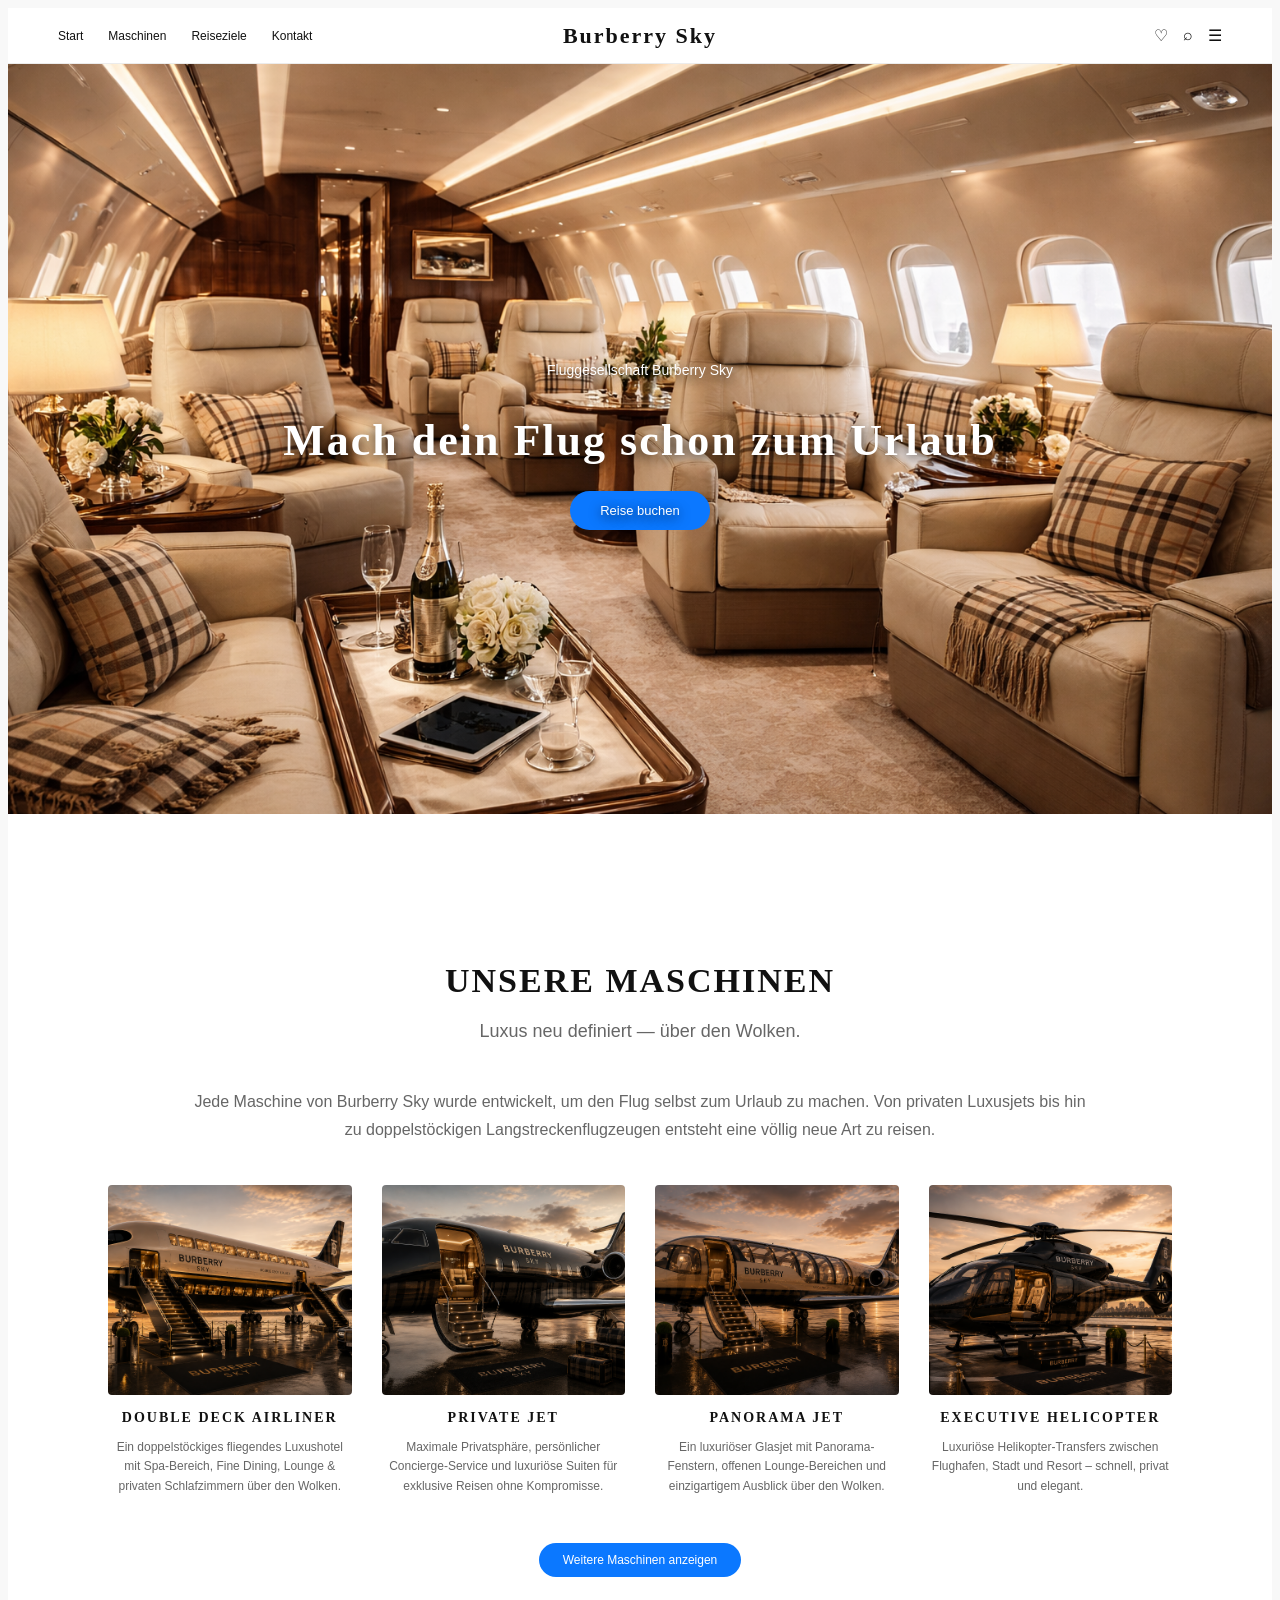
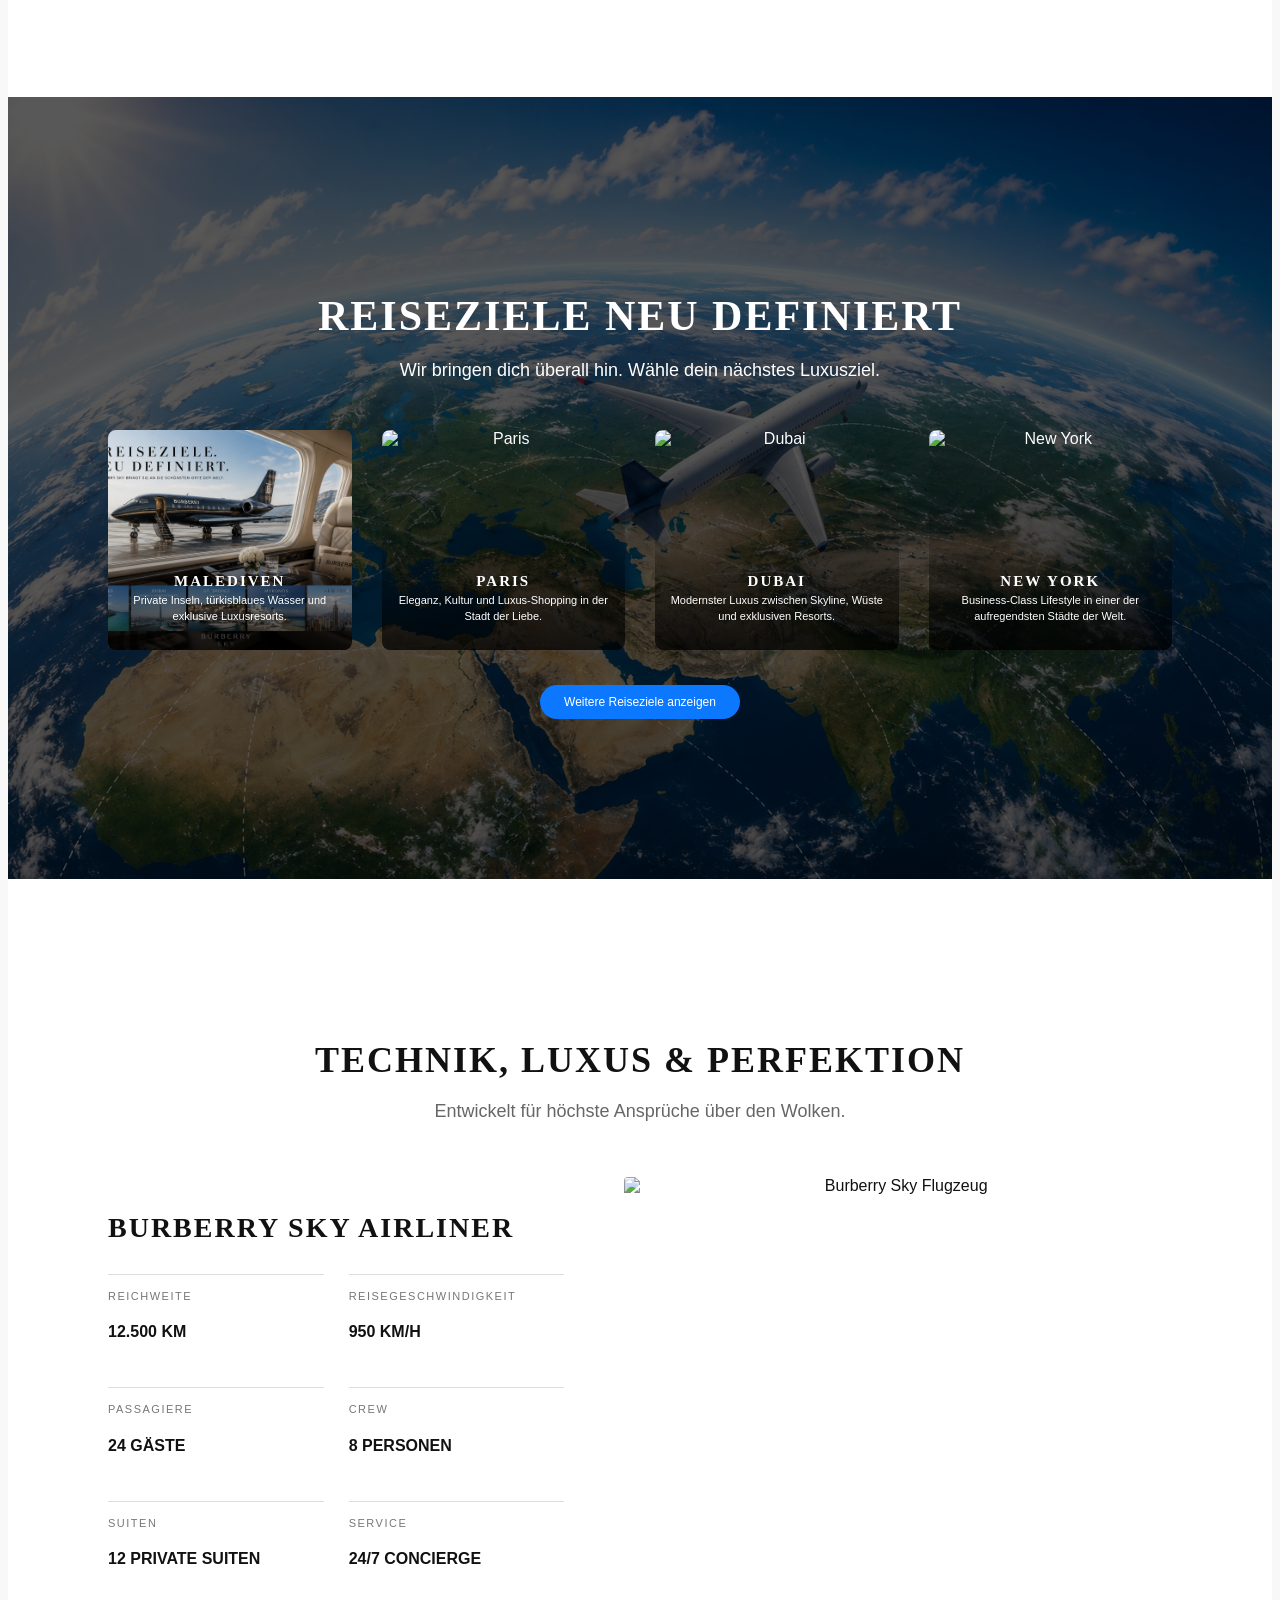
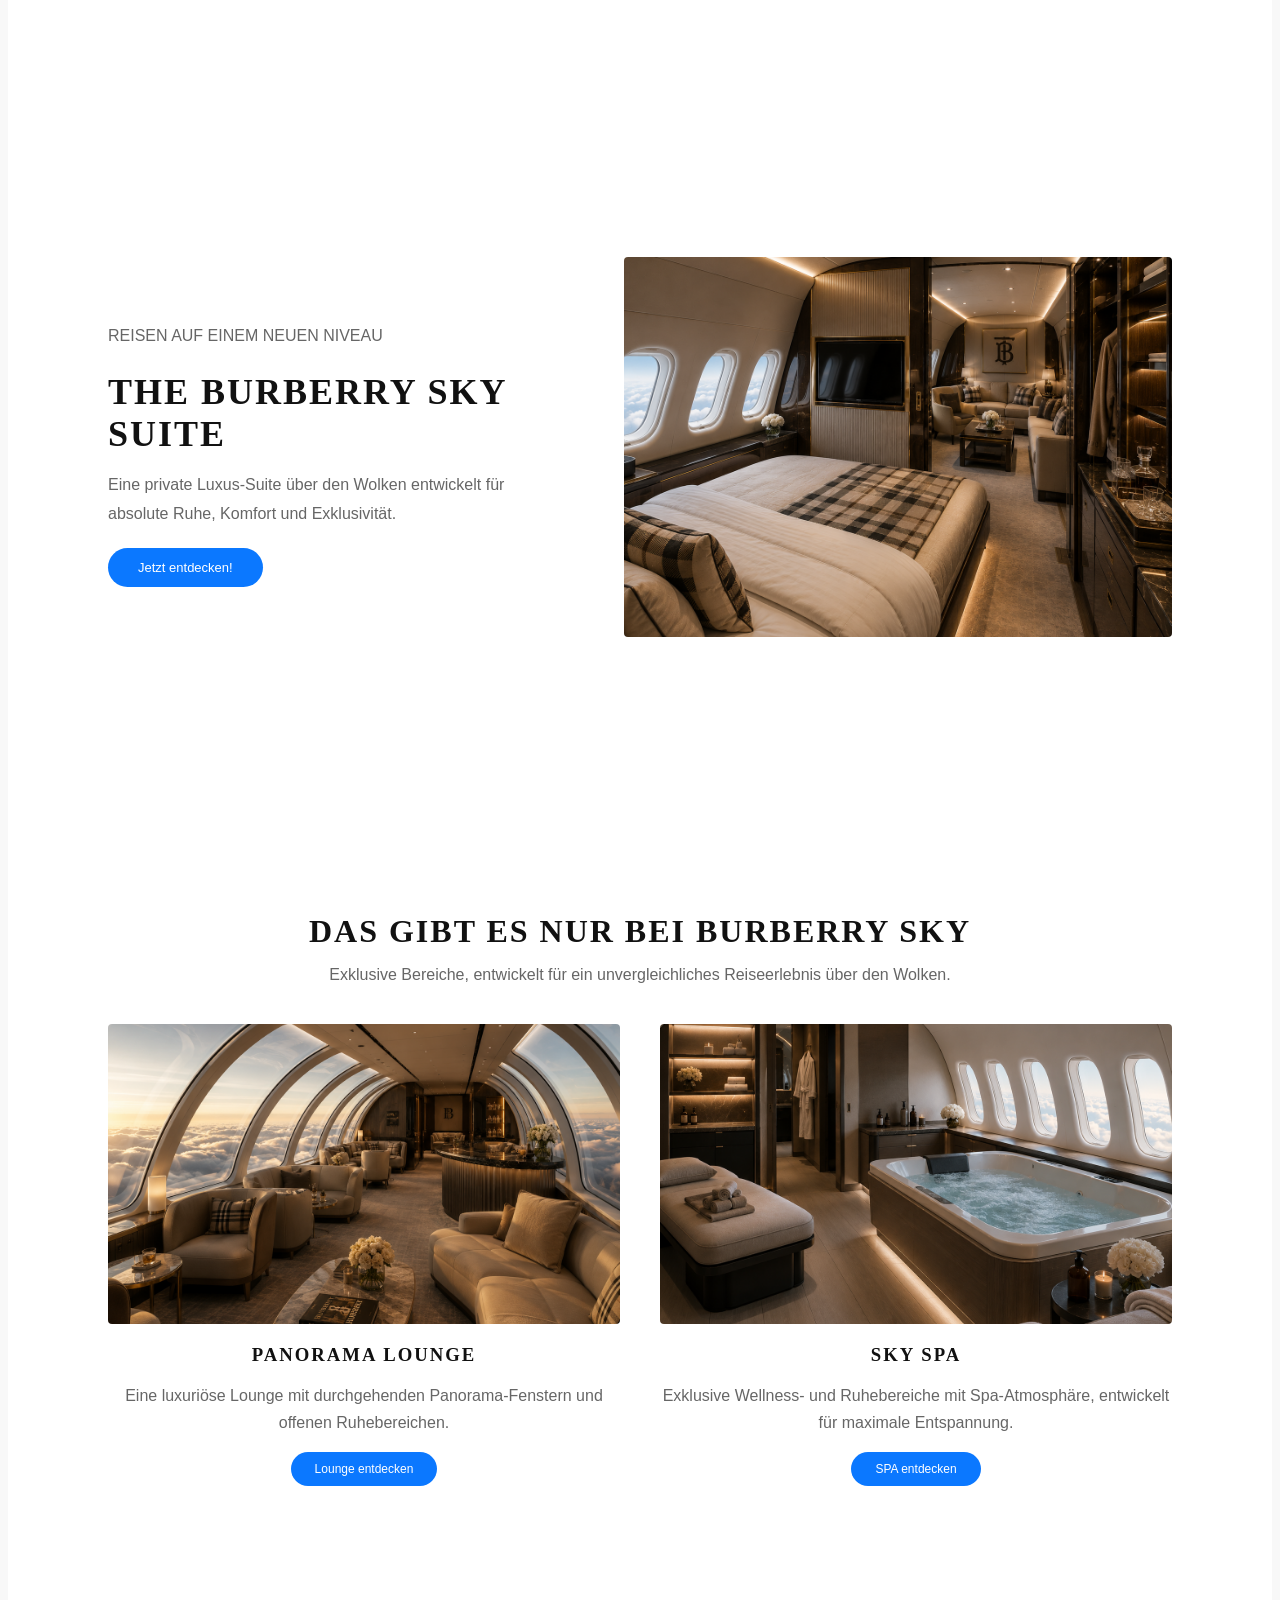
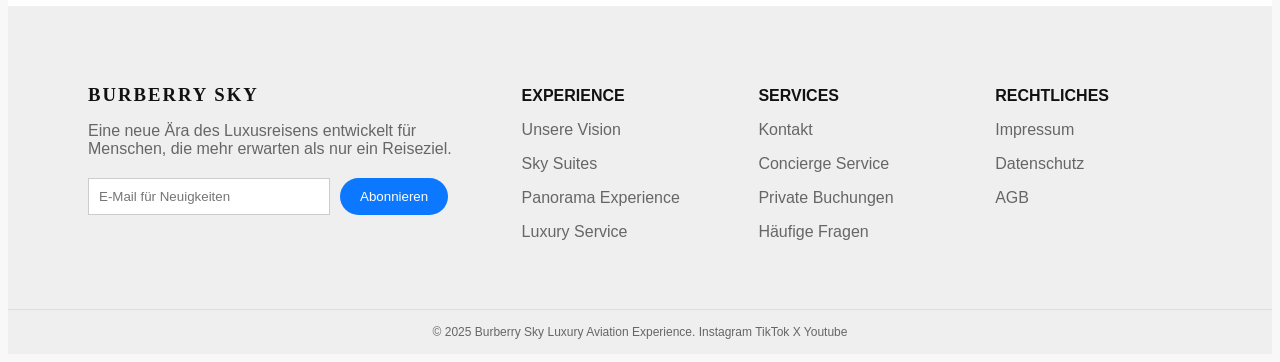
==== index.html @ cdcc8a82 "Erster Commit" ====
<!DOCTYPE html>
<html lang="de">
<head>
  <meta charset="UTF-8">
  <meta name="viewport" content="width=device-width, initial-scale=1.0">
  <title>Burberry Sky</title>
  <link rel="stylesheet" href="style.css">
</head>
<body>

<header class="navbar">
  <div class="nav-left">
    <a href="#">Start</a>
    <a href="#">Maschinen</a>
    <a href="#">Reiseziele</a>
    <a href="#">Kontakt</a>
  </div>

  <div class="logo">Burberry Sky</div>

  <div class="nav-icons">
    <span>♡</span>
    <span>⌕</span>
    <span>☰</span>
  </div>
</header>

<section class="hero">
    <img src="images/hero.jpg" alt="Burberry Sky" class="hero-image">
  <div class="overlay"></div>
  <div class="hero-text">
    <p>Fluggesellschaft Burberry Sky</p>
    <h1>Mach dein Flug schon zum Urlaub</h1>
    <a href="#" class="btn">Reise buchen</a>
  </div>
</section>

<section class="intro">
  <h2>UNSERE MASCHINEN</h2>
  <p class="subtitle">Luxus neu definiert — über den Wolken.</p>
  <p>
    Jede Maschine von Burberry Sky wurde entwickelt, um den Flug selbst zum Urlaub zu machen.
    Von privaten Luxusjets bis hin zu doppelstöckigen Langstreckenflugzeugen entsteht eine völlig neue Art zu reisen.
  </p>

  <div class="machine-grid">
    <div class="machine-card">
      <img src="images/airliner.jpg" alt="Double Deck Airliner">
      <h3>DOUBLE DECK AIRLINER</h3>
      <p>Ein doppelstöckiges fliegendes Luxushotel mit Spa-Bereich, Fine Dining, Lounge & privaten Schlafzimmern über den Wolken.</p>
    </div>

    <div class="machine-card">
      <img src="images/private-jet.jpg" alt="Private Jet">
      <h3>PRIVATE JET</h3>
      <p>Maximale Privatsphäre, persönlicher Concierge-Service und luxuriöse Suiten für exklusive Reisen ohne Kompromisse.</p>
    </div>

    <div class="machine-card">
      <img src="images/panorama-jet.jpg" alt="Panorama Jet">
      <h3>PANORAMA JET</h3>
      <p>Ein luxuriöser Glasjet mit Panorama-Fenstern, offenen Lounge-Bereichen und einzigartigem Ausblick über den Wolken.</p>
    </div>

    <div class="machine-card">
      <img src="images/helicopter.jpg" alt="Executive Helicopter">
      <h3>EXECUTIVE HELICOPTER</h3>
      <p>Luxuriöse Helikopter-Transfers zwischen Flughafen, Stadt und Resort – schnell, privat und elegant.</p>
    </div>
  </div>

  <a href="#" class="btn small">Weitere Maschinen anzeigen</a>
</section>

<section class="destinations-new">
  <h2>REISEZIELE NEU DEFINIERT</h2>
  <p class="subtitle">Wir bringen dich überall hin. Wähle dein nächstes Luxusziel.</p>

  <div class="destination-grid">
    <div class="destination-card">
      <img src="images/destinations.jpg" alt="Malediven">
      <h3>MALEDIVEN</h3>
      <p>Private Inseln, türkisblaues Wasser und exklusive Luxusresorts.</p>
    </div>

    <div class="destination-card">
      <img src="images/paris.jpg" alt="Paris">
      <h3>PARIS</h3>
      <p>Eleganz, Kultur und Luxus-Shopping in der Stadt der Liebe.</p>
    </div>

    <div class="destination-card">
      <img src="images/dubai.jpg" alt="Dubai">
      <h3>DUBAI</h3>
      <p>Modernster Luxus zwischen Skyline, Wüste und exklusiven Resorts.</p>
    </div>

    <div class="destination-card">
      <img src="images/newyork.jpg" alt="New York">
      <h3>NEW YORK</h3>
      <p>Business-Class Lifestyle in einer der aufregendsten Städte der Welt.</p>
    </div>
  </div>

  <a href="#" class="btn small">Weitere Reiseziele anzeigen</a>
</section>

<section class="technical-new">
  <h2>TECHNIK, LUXUS & PERFEKTION</h2>
  <p class="subtitle">Entwickelt für höchste Ansprüche über den Wolken.</p>

  <div class="technical-layout">
    <div class="technical-info">
      <h3>BURBERRY SKY AIRLINER</h3>

      <div class="spec-grid">
        <div class="spec-item">
          <span>REICHWEITE</span>
          <h4>12.500 KM</h4>
        </div>

        <div class="spec-item">
          <span>REISEGESCHWINDIGKEIT</span>
          <h4>950 KM/H</h4>
        </div>

        <div class="spec-item">
          <span>PASSAGIERE</span>
          <h4>24 GÄSTE</h4>
        </div>

        <div class="spec-item">
          <span>CREW</span>
          <h4>8 PERSONEN</h4>
        </div>

        <div class="spec-item">
          <span>SUITEN</span>
          <h4>12 PRIVATE SUITEN</h4>
        </div>

        <div class="spec-item">
          <span>SERVICE</span>
          <h4>24/7 CONCIERGE</h4>
        </div>
      </div>
    </div>

    <div class="technical-image">
      <img src="images/aircraft-side.jpg" alt="Burberry Sky Flugzeug">
    </div>
  </div>
</section>

<section class="suite-section">
  <div class="suite-text">
    <p>REISEN AUF EINEM NEUEN NIVEAU</p>
    <h2>THE BURBERRY SKY SUITE</h2>
    <p>Eine private Luxus-Suite über den Wolken entwickelt für absolute Ruhe, Komfort und Exklusivität.</p>
    <a href="#" class="btn">Jetzt entdecken!</a>
  </div>

  <img src="images/suite.jpg" alt="Burberry Sky Suite">
</section>

<section class="special">
  <h2>DAS GIBT ES NUR BEI BURBERRY SKY</h2>
  <p>Exklusive Bereiche, entwickelt für ein unvergleichliches Reiseerlebnis über den Wolken.</p>

  <div class="special-grid">
    <div class="special-card">
      <img src="images/lounge.jpg" alt="Panorama Lounge">
      <h3>PANORAMA LOUNGE</h3>
      <p>Eine luxuriöse Lounge mit durchgehenden Panorama-Fenstern und offenen Ruhebereichen.</p>
      <a href="#" class="btn small">Lounge entdecken</a>
    </div>

    <div class="special-card">
      <img src="images/spa.jpg" alt="Sky Spa">
      <h3>SKY SPA</h3>
      <p>Exklusive Wellness- und Ruhebereiche mit Spa-Atmosphäre, entwickelt für maximale Entspannung.</p>
      <a href="#" class="btn small">SPA entdecken</a>
    </div>
  </div>
</section>

<footer>
  <div class="footer-brand">
    <h3>BURBERRY SKY</h3>
    <p>Eine neue Ära des Luxusreisens entwickelt für Menschen, die mehr erwarten als nur ein Reiseziel.</p>
    <div class="newsletter">
      <input type="email" placeholder="E-Mail für Neuigkeiten">
      <button>Abonnieren</button>
    </div>
  </div>

  <div>
    <h4>EXPERIENCE</h4>
    <p>Unsere Vision</p>
    <p>Sky Suites</p>
    <p>Panorama Experience</p>
    <p>Luxury Service</p>
  </div>

  <div>
    <h4>SERVICES</h4>
    <p>Kontakt</p>
    <p>Concierge Service</p>
    <p>Private Buchungen</p>
    <p>Häufige Fragen</p>
  </div>

  <div>
    <h4>RECHTLICHES</h4>
    <p>Impressum</p>
    <p>Datenschutz</p>
    <p>AGB</p>
  </div>
</footer>

<div class="copyright">
  ©️ 2025 Burberry Sky Luxury Aviation Experience. Instagram TikTok X Youtube
</div>

</body>
</html>
---- style.css ----
/* =========================
   RESET
========================= */

•⁠  ⁠{
    margin: 0;
    padding: 0;
    box-sizing: border-box;
}

body {
    background: #f8f8f8;
    color: #111;
    font-family: Arial, Helvetica, sans-serif;
    overflow-x: hidden;
}

img {
    display: block;
    max-width: 100%;
}

h1,
h2,
h3,
.logo {
    font-family: Georgia, serif;
    letter-spacing: 2px;
}

/* =========================
   NAVIGATION
========================= */

.navbar {
    background: white;
    height: 55px;
    display: grid;
    grid-template-columns: 1fr auto 1fr;
    align-items: center;
    padding: 0 50px;
    border-bottom: 1px solid #ececec;
}

.nav-left {
    display: flex;
    gap: 25px;
}

.nav-left a {
    text-decoration: none;
    color: #111;
    font-size: 12px;
}

.logo {
    font-size: 22px;
    font-weight: bold;
    text-align: center;
}

.nav-icons {
    display: flex;
    justify-content: flex-end;
    gap: 15px;
}

/* =========================
   HERO
========================= */

.hero {
    position: relative;
    height: 750px;
    display: flex;
    justify-content: center;
    align-items: center;
}



.hero-image {
    position: absolute;
    inset: 0;

    width: 100%;
    height: 100%;

    object-fit: cover;
    object-position: center;
}

.hero-text {
    position: relative;
    z-index: 2;

    color: white;
    text-align: center;

    text-shadow: 0 3px 12px rgba(0,0,0,0.8);
}

.hero-text p {
    font-size: 14px;
    margin-bottom: 12px;
}

.hero-text h1 {
    font-size: 44px;
    margin-bottom: 25px;
}

/* =========================
   BUTTONS
========================= */

.btn {
    display: inline-block;
    background: #0b78ff;
    color: white;
    text-decoration: none;
    padding: 12px 30px;
    border-radius: 30px;
    font-size: 13px;
}

.btn.small {
    padding: 10px 24px;
    font-size: 12px;
}

/* =========================
   INTRO
========================= */

.intro {
    background: white;
    text-align: center;
    padding: 120px 100px;
}

.intro h2 {
    font-size: 34px;
    margin-bottom: 15px;
}

.subtitle {
    font-size: 18px;
    margin-bottom: 15px;
}

.intro > p {
    max-width: 900px;
    margin: 0 auto 40px auto;
    line-height: 1.8;
    color: #666;
}

/* =========================
   MASCHINEN
========================= */

.machine-grid {
    display: grid;
    grid-template-columns: repeat(4, 1fr);
    gap: 30px;
    margin-top: 40px;
    margin-bottom: 35px;
}

.machine-card {
    text-align: center;
}

.machine-card img {
    width: 100%;
    height: 210px;
    object-fit: cover;
    object-position: center;
    border-radius: 4px;
}

.machine-card h3 {
    margin-top: 15px;
    margin-bottom: 10px;
    font-size: 14px;
}

.machine-card p {
    font-size: 12px;
    color: #666;
    line-height: 1.6;
}

/* =========================
   REISEZIELE NEU
========================= */

.destinations-new {
    position: relative;

    background-image: url("images/bildziele.png");
    background-size: cover;
    background-position: center;

    text-align: center;

    padding: 160px 100px;

    color: white;
}
.destinations-new::before {
    content: "";

    position: absolute;
    inset: 0;

    background: rgba(0,0,0,0.65);
}

.destinations-new h2,
.destinations-new .subtitle,
.destination-grid,
.destinations-new .btn {
    position: relative;
    z-index: 2;
}

.destinations-new h2 {
    font-size: 42px;
    margin-bottom: 15px;
}

.destinations-new > p {
    max-width: 700px;
    margin: 0 auto 45px auto;
    color: #ffffff;
    line-height: 1.7;
}

.destination-grid {
    display: grid;
    grid-template-columns: repeat(4, 1fr);
    gap: 30px;
    margin-bottom: 35px;
}

.destination-card {
    position: relative;

    text-align: center;

    border-radius: 8px;

    overflow: hidden;
}

.destination-card img {
    width: 100%;
    height: 220px;
    object-fit: cover;
    object-position: center;
    border-radius: 4px;
}

.destination-card h3 {
    position: absolute;

    left: 0;
    right: 0;
    bottom: 45px;

    color: white;

    font-size: 15px;

    z-index: 3;
}
.destination-card p {
    position: absolute;

    left: 15px;
    right: 15px;
    bottom: 15px;

    color: white;

    font-size: 11px;

    line-height: 1.4;

    z-index: 3;
}
.destination-card::after {
    content: "";

    position: absolute;
    inset: 0;

    background: linear-gradient(
        to top,
        rgba(0,0,0,0.75),
        rgba(0,0,0,0.15),
        transparent
    );

    z-index: 2;
}

/* =========================
   TECHNIK NEU
========================= */

.technical-new {
    background: white;
    padding: 130px 100px;
    text-align: center;
}

.technical-new h2 {
    font-size: 36px;
    margin-bottom: 15px;
}

.technical-new > p {
    max-width: 700px;
    margin: 0 auto 50px auto;
    color: #666;
    line-height: 1.7;
}

.technical-layout {
    display: grid;
    grid-template-columns: 1fr 1.2fr;
    gap: 60px;
    align-items: center;
}

.technical-info {
    text-align: left;
}

.technical-info h3 {
    font-size: 28px;
    margin-bottom: 30px;
}

.spec-grid {
    display: grid;
    grid-template-columns: 1fr 1fr;
    gap: 25px;
}

.spec-item {
    border-top: 1px solid #ddd;
    padding-top: 15px;
}

.spec-item span {
    display: block;
    font-size: 11px;
    letter-spacing: 1.5px;
    color: #777;
    margin-bottom: 8px;
}

.spec-item h4 {
    font-size: 16px;
    font-weight: bold;
    color: #111;
}

.technical-image img {
    width: 100%;
    height: 420px;
    object-fit: cover;
    object-position: center;
    border-radius: 4px;
}

/* =========================
   SUITE SECTION
========================= */

.suite-section {
    background: white;
    display: grid;
    grid-template-columns: 1fr 1.2fr;
    gap: 60px;
    padding: 130px 100px;
    align-items: center;
}

.suite-text h2 {
    font-size: 36px;
    margin: 15px 0;
}

.suite-text p {
    line-height: 1.8;
    color: #666;
    margin-bottom: 20px;
}

.suite-section img {
    width: 100%;
    height: 380px;
    object-fit: cover;
    object-position: center;
    border-radius: 4px;
}

/* =========================
   SPECIAL SECTION
========================= */

.special {
    background: white;
    text-align: center;
    padding: 120px 100px;
}

.special h2 {
    font-size: 32px;
    margin-bottom: 15px;
}

.special > p {
    color: #666;
    margin-bottom: 40px;
}

.special-grid {
    display: grid;
    grid-template-columns: 1fr 1fr;
    gap: 40px;
}

.special-card img {
    width: 100%;
    height: 300px;
    object-fit: cover;
    object-position: center;
    border-radius: 4px;
}

.special-card h3 {
    margin-top: 20px;
    margin-bottom: 10px;
}

.special-card p {
    line-height: 1.7;
    color: #666;
    margin-bottom: 15px;
}

/* =========================
   FOOTER
========================= */

footer {
    background: #efefef;
    display: grid;
    grid-template-columns: 2fr 1fr 1fr 1fr;
    gap: 40px;
    padding: 60px 80px;
}

footer h3,
footer h4 {
    margin-bottom: 15px;
}

footer p {
    margin-bottom: 8px;
    color: #666;
}

.newsletter {
    margin-top: 20px;
    display: flex;
    gap: 10px;
}

.newsletter input {
    padding: 10px;
    width: 220px;
    border: 1px solid #ccc;
}

.newsletter button {
    border: none;
    background: #0b78ff;
    color: white;
    padding: 10px 20px;
    border-radius: 20px;
    cursor: pointer;
}

/* =========================
   COPYRIGHT
========================= */

.copyright {
    background: #efefef;
    border-top: 1px solid #ddd;
    text-align: center;
    padding: 15px;
    font-size: 12px;
    color: #666;
}

/* =========================
   TABLET
========================= */

@media (max-width: 1000px) {

    .machine-grid {
        grid-template-columns: repeat(2, 1fr);
    }

    .destination-grid {
        grid-template-columns: repeat(2, 1fr);
    }

    .technical-layout {
        grid-template-columns: 1fr;
    }

    .special-grid {
        grid-template-columns: 1fr;
    }

    .suite-section {
        grid-template-columns: 1fr;
    }

    footer {
        grid-template-columns: 1fr 1fr;
    }
}

/* =========================
   MOBILE
========================= */

@media (max-width: 700px) {

    .navbar {
        grid-template-columns: 1fr;
        height: auto;
        gap: 15px;
        padding: 20px;
    }

    .nav-left {
        justify-content: center;
        flex-wrap: wrap;
    }

    .nav-icons {
        justify-content: center;
    }

    .machine-grid {
        grid-template-columns: 1fr;
    }

    .destination-grid {
        grid-template-columns: 1fr;
    }

    .spec-grid {
        grid-template-columns: 1fr;
    }

    footer {
        grid-template-columns: 1fr;
    }

    .intro,
    .special,
    .suite-section,
    .destinations-new,
    .technical-new {
        padding: 80px 25px;
    }

    .hero {
        height: 6000px;
    }

    .hero-text h1 {
        font-size: 28px;
    }

    .destinations-new h2 {
        font-size: 28px;
    }

    .technical-new h2 {
        font-size: 28px;
    }

    .technical-info h3 {
        font-size: 22px;
    }

    .technical-image img {
        height: 280px;
    }
}
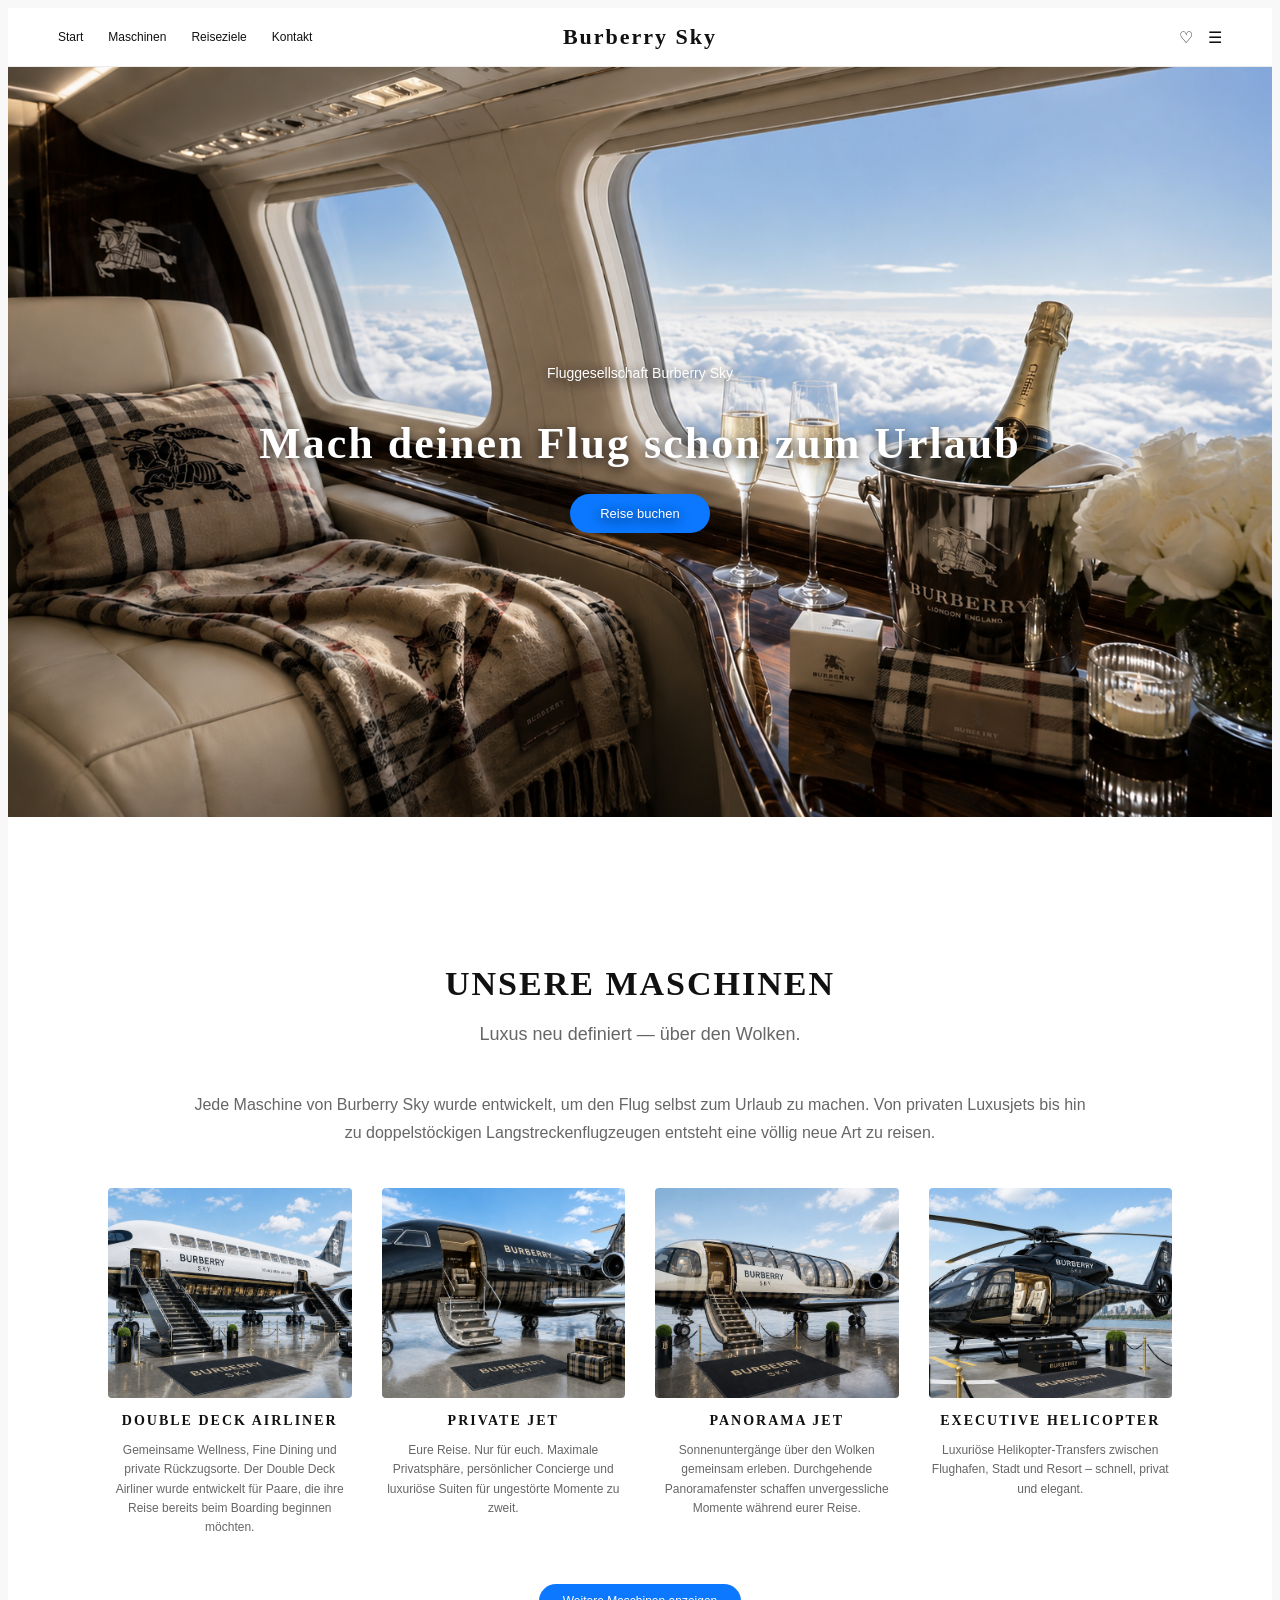
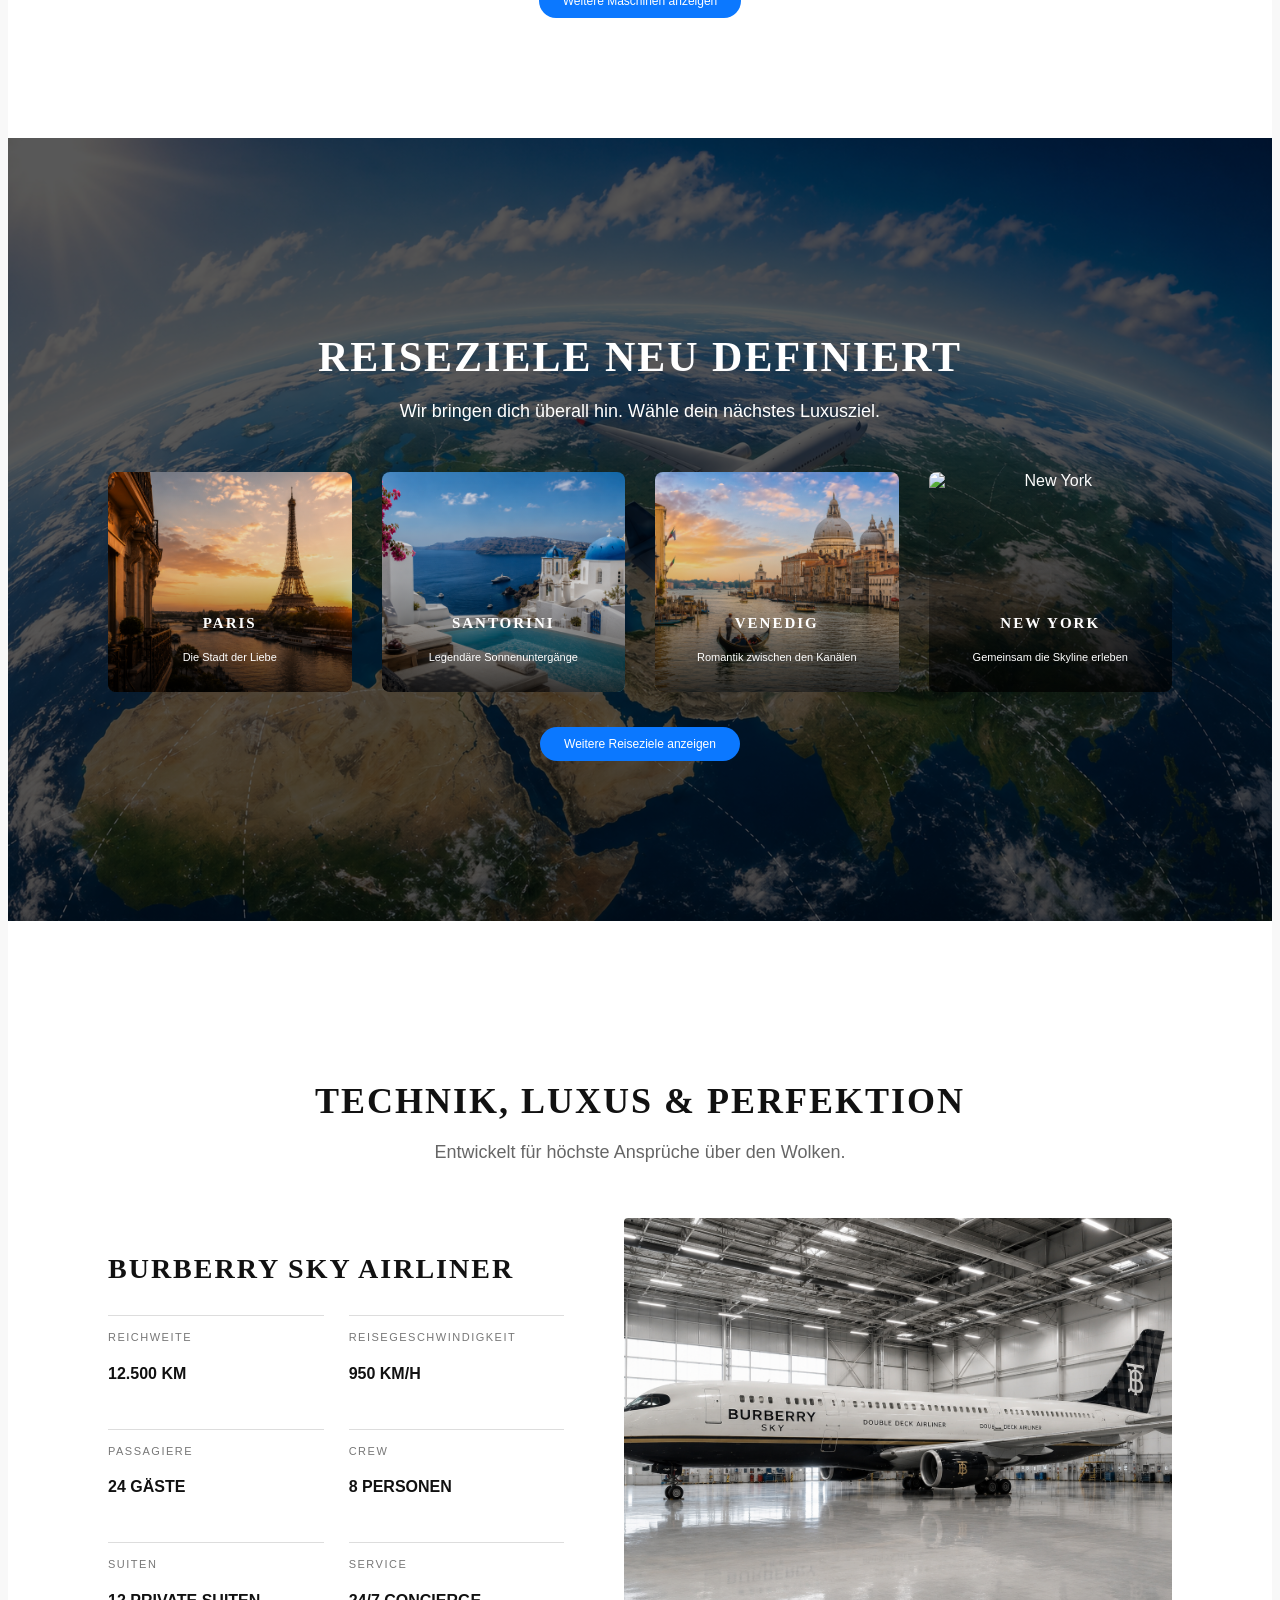
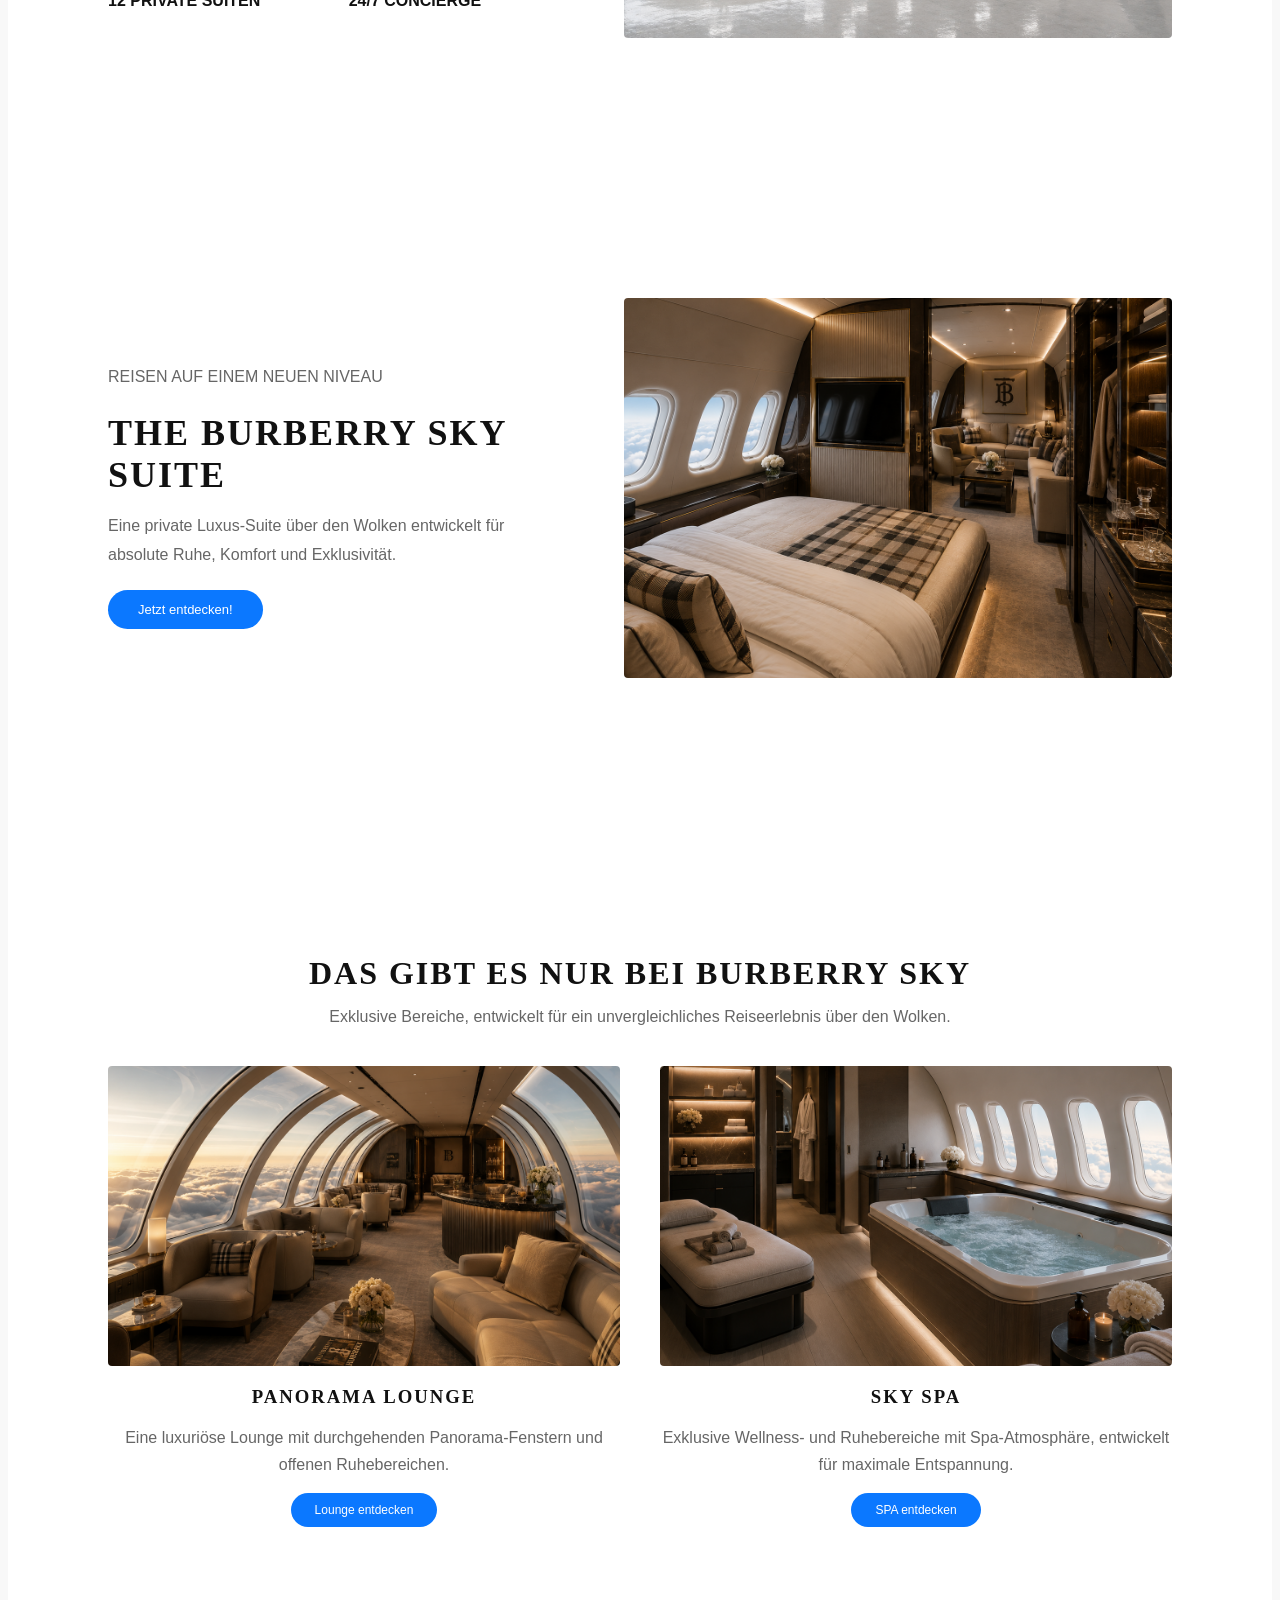
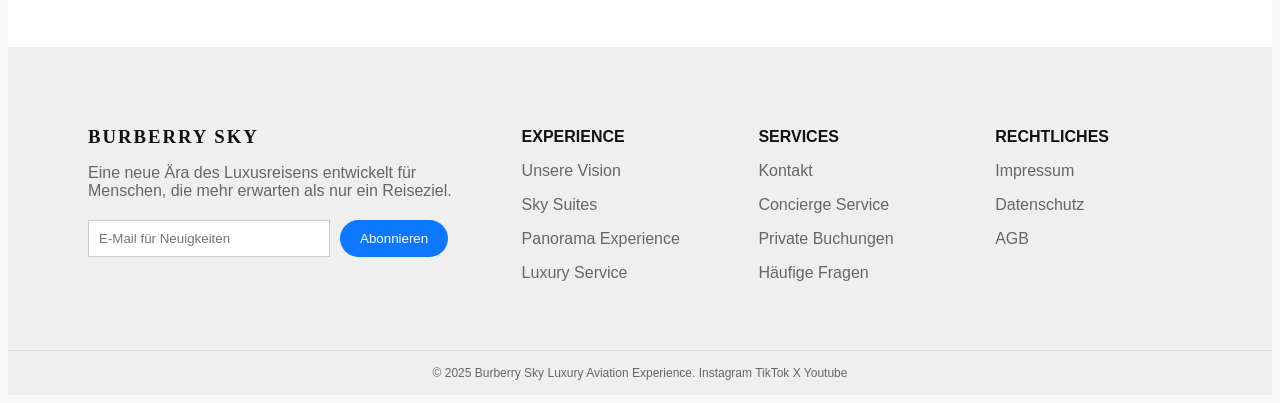
==== commit 54d60f9b: "fertig" ====
--- a/index.html
+++ b/index.html
@@ -19,18 +19,17 @@
   <div class="logo">Burberry Sky</div>
 
   <div class="nav-icons">
-    <span>♡</span>
-    <span>⌕</span>
+    <span>♡</span> 
     <span>☰</span>
   </div>
 </header>
 
 <section class="hero">
-    <img src="images/hero.jpg" alt="Burberry Sky" class="hero-image">
+    <img src="images/Paarhero.png" alt="Burberry Sky" class="hero-image">
   <div class="overlay"></div>
   <div class="hero-text">
     <p>Fluggesellschaft Burberry Sky</p>
-    <h1>Mach dein Flug schon zum Urlaub</h1>
+    <h1>Mach deinen Flug schon zum Urlaub</h1>
     <a href="#" class="btn">Reise buchen</a>
   </div>
 </section>
@@ -45,25 +44,29 @@
 
   <div class="machine-grid">
     <div class="machine-card">
-      <img src="images/airliner.jpg" alt="Double Deck Airliner">
+      <img src="images/doubledecker.png" alt="Double Deck Airliner">
       <h3>DOUBLE DECK AIRLINER</h3>
-      <p>Ein doppelstöckiges fliegendes Luxushotel mit Spa-Bereich, Fine Dining, Lounge & privaten Schlafzimmern über den Wolken.</p>
-    </div>
-
-    <div class="machine-card">
-      <img src="images/private-jet.jpg" alt="Private Jet">
+      <p>Gemeinsame Wellness, Fine Dining und private Rückzugsorte.
+Der Double Deck Airliner wurde entwickelt für Paare, die ihre Reise bereits beim Boarding beginnen möchten.
+</p>
+    </div>
+
+    <div class="machine-card">
+      <img src="images/privatjet.png" alt="Private Jet">
       <h3>PRIVATE JET</h3>
-      <p>Maximale Privatsphäre, persönlicher Concierge-Service und luxuriöse Suiten für exklusive Reisen ohne Kompromisse.</p>
-    </div>
-
-    <div class="machine-card">
-      <img src="images/panorama-jet.jpg" alt="Panorama Jet">
+      <p>Eure Reise. Nur für euch.
+Maximale Privatsphäre, persönlicher Concierge und luxuriöse Suiten für ungestörte Momente zu zweit.</p>
+    </div>
+
+    <div class="machine-card">
+      <img src="images/panoramajet.png" alt="Panorama Jet">
       <h3>PANORAMA JET</h3>
-      <p>Ein luxuriöser Glasjet mit Panorama-Fenstern, offenen Lounge-Bereichen und einzigartigem Ausblick über den Wolken.</p>
-    </div>
-
-    <div class="machine-card">
-      <img src="images/helicopter.jpg" alt="Executive Helicopter">
+      <p>Sonnenuntergänge über den Wolken gemeinsam erleben.
+Durchgehende Panoramafenster schaffen unvergessliche Momente während eurer Reise.</p>
+    </div>
+
+    <div class="machine-card">
+      <img src="images/helicopter.png" alt="Executive Helicopter">
       <h3>EXECUTIVE HELICOPTER</h3>
       <p>Luxuriöse Helikopter-Transfers zwischen Flughafen, Stadt und Resort – schnell, privat und elegant.</p>
     </div>
@@ -78,27 +81,27 @@
 
   <div class="destination-grid">
     <div class="destination-card">
-      <img src="images/destinations.jpg" alt="Malediven">
-      <h3>MALEDIVEN</h3>
-      <p>Private Inseln, türkisblaues Wasser und exklusive Luxusresorts.</p>
-    </div>
-
-    <div class="destination-card">
-      <img src="images/paris.jpg" alt="Paris">
+      <img src="images/Paris.png" alt="Paris">
       <h3>PARIS</h3>
-      <p>Eleganz, Kultur und Luxus-Shopping in der Stadt der Liebe.</p>
-    </div>
-
-    <div class="destination-card">
-      <img src="images/dubai.jpg" alt="Dubai">
-      <h3>DUBAI</h3>
-      <p>Modernster Luxus zwischen Skyline, Wüste und exklusiven Resorts.</p>
-    </div>
-
-    <div class="destination-card">
-      <img src="images/newyork.jpg" alt="New York">
+      <p>Die Stadt der Liebe</p>
+    </div>
+
+    <div class="destination-card">
+      <img src="images/Santorini.png" alt="Santorini">
+      <h3>SANTORINI</h3>
+      <p>Legendäre Sonnenuntergänge</p>
+    </div>
+
+    <div class="destination-card">
+      <img src="images/Venedig.png" alt="Venedig">
+      <h3>VENEDIG</h3>
+      <p>Romantik zwischen den Kanälen</p>
+    </div>
+
+    <div class="destination-card">
+      <img src="images/new york.png" alt="New York">
       <h3>NEW YORK</h3>
-      <p>Business-Class Lifestyle in einer der aufregendsten Städte der Welt.</p>
+      <p>Gemeinsam die Skyline erleben</p>
     </div>
   </div>
 
@@ -147,7 +150,7 @@
     </div>
 
     <div class="technical-image">
-      <img src="images/aircraft-side.jpg" alt="Burberry Sky Flugzeug">
+      <img src="images/Technik.png" alt="Burberry Sky Flugzeug">
     </div>
   </div>
 </section>
--- a/style.css
+++ b/style.css
@@ -33,36 +33,39 @@
 ========================= */
 
 .navbar {
-    background: white;
-    height: 55px;
-    display: grid;
-    grid-template-columns: 1fr auto 1fr;
-    align-items: center;
-    padding: 0 50px;
-    border-bottom: 1px solid #ececec;
+  background: white;
+  height: 58px;
+  display: grid;
+  grid-template-columns: 1fr auto 1fr;
+  align-items: center;
+  padding: 0 50px;
+  border-bottom: 1px solid #ececec;
 }
 
 .nav-left {
     display: flex;
     gap: 25px;
+    justify-self: start;
 }
 
 .nav-left a {
-    text-decoration: none;
-    color: #111;
-    font-size: 12px;
+  text-decoration: none;
+  color: #111;
+  font-size: 12px;
 }
 
 .logo {
     font-size: 22px;
     font-weight: bold;
     text-align: center;
+    justify-self: center;
 }
 
 .nav-icons {
     display: flex;
     justify-content: flex-end;
     gap: 15px;
+    justify-self: end;
 }
 
 /* =========================
@@ -546,69 +549,134 @@
    MOBILE
 ========================= */
 
-@media (max-width: 700px) {
-
-    .navbar {
-        grid-template-columns: 1fr;
-        height: auto;
-        gap: 15px;
-        padding: 20px;
-    }
-
-    .nav-left {
-        justify-content: center;
-        flex-wrap: wrap;
-    }
-
-    .nav-icons {
-        justify-content: center;
-    }
-
-    .machine-grid {
-        grid-template-columns: 1fr;
-    }
-
-    .destination-grid {
-        grid-template-columns: 1fr;
-    }
-
-    .spec-grid {
-        grid-template-columns: 1fr;
-    }
-
-    footer {
-        grid-template-columns: 1fr;
-    }
-
-    .intro,
-    .special,
-    .suite-section,
-    .destinations-new,
-    .technical-new {
-        padding: 80px 25px;
-    }
-
-    .hero {
-        height: 6000px;
-    }
-
-    .hero-text h1 {
-        font-size: 28px;
-    }
-
-    .destinations-new h2 {
-        font-size: 28px;
-    }
-
-    .technical-new h2 {
-        font-size: 28px;
-    }
-
-    .technical-info h3 {
-        font-size: 22px;
-    }
-
-    .technical-image img {
-        height: 280px;
-    }
-}+/* TABLET */
+@media (max-width: 1024px) {
+  .navbar {
+    padding: 0 25px;
+  }
+
+  .machine-grid,
+  .destination-grid {
+    grid-template-columns: repeat(2, 1fr);
+  }
+
+  .technical-layout,
+  .suite-section {
+    grid-template-columns: 1fr;
+  }
+
+  .special-grid {
+    grid-template-columns: 1fr;
+  }
+
+  .intro,
+  .special,
+  .suite-section,
+  .destinations-new,
+  .technical-new {
+    padding: 90px 40px;
+  }
+
+  .hero {
+    height: 650px;
+  }
+}
+
+/* MOBILE */
+@media (max-width: 768px) {
+  .navbar {
+    position: fixed;
+    top: 0;
+    left: 0;
+    width: 100%;
+    height: 58px;
+    padding: 0 18px;
+    background: white;
+    z-index: 9999;
+    display: flex;
+    align-items: center;
+    justify-content: center;
+  }
+
+  .nav-left {
+    display: none;
+  }
+
+  .logo {
+    font-size: 22px;
+    line-height: 1;
+    text-align: center;
+  }
+
+  .nav-icons {
+    position: absolute;
+    left: 18px;
+    right: 18px;
+    display: flex;
+    justify-content: space-between;
+    align-items: center;
+  }
+
+  .nav-icons span:first-child {
+    order: 2;
+    font-size: 22px;
+  }
+
+  .nav-icons span:last-child {
+    order: 1;
+    font-size: 24px;
+  }
+
+  .hero {
+    margin-top: 58px;
+    height: calc(100vh - 58px);
+  }
+
+  .hero-text {
+    width: 90%;
+  }
+
+  .hero-text h1 {
+    font-size: 32px;
+  }
+
+  .hero-text p {
+    font-size: 13px;
+  }
+
+  .machine-grid,
+  .destination-grid,
+  .spec-grid,
+  footer {
+    grid-template-columns: 1fr;
+  }
+
+  .intro,
+  .special,
+  .suite-section,
+  .destinations-new,
+  .technical-new {
+    padding: 70px 24px;
+  }
+
+  .technical-image img,
+  .suite-section img,
+  .machine-card img,
+  .destination-card img,
+  .special-card img {
+    height: auto;
+  }
+
+  footer {
+    text-align: center;
+    padding: 50px 25px;
+  }
+
+  .newsletter {
+    flex-direction: column;
+  }
+
+  .newsletter input {
+    width: 100%;
+  }
+}
